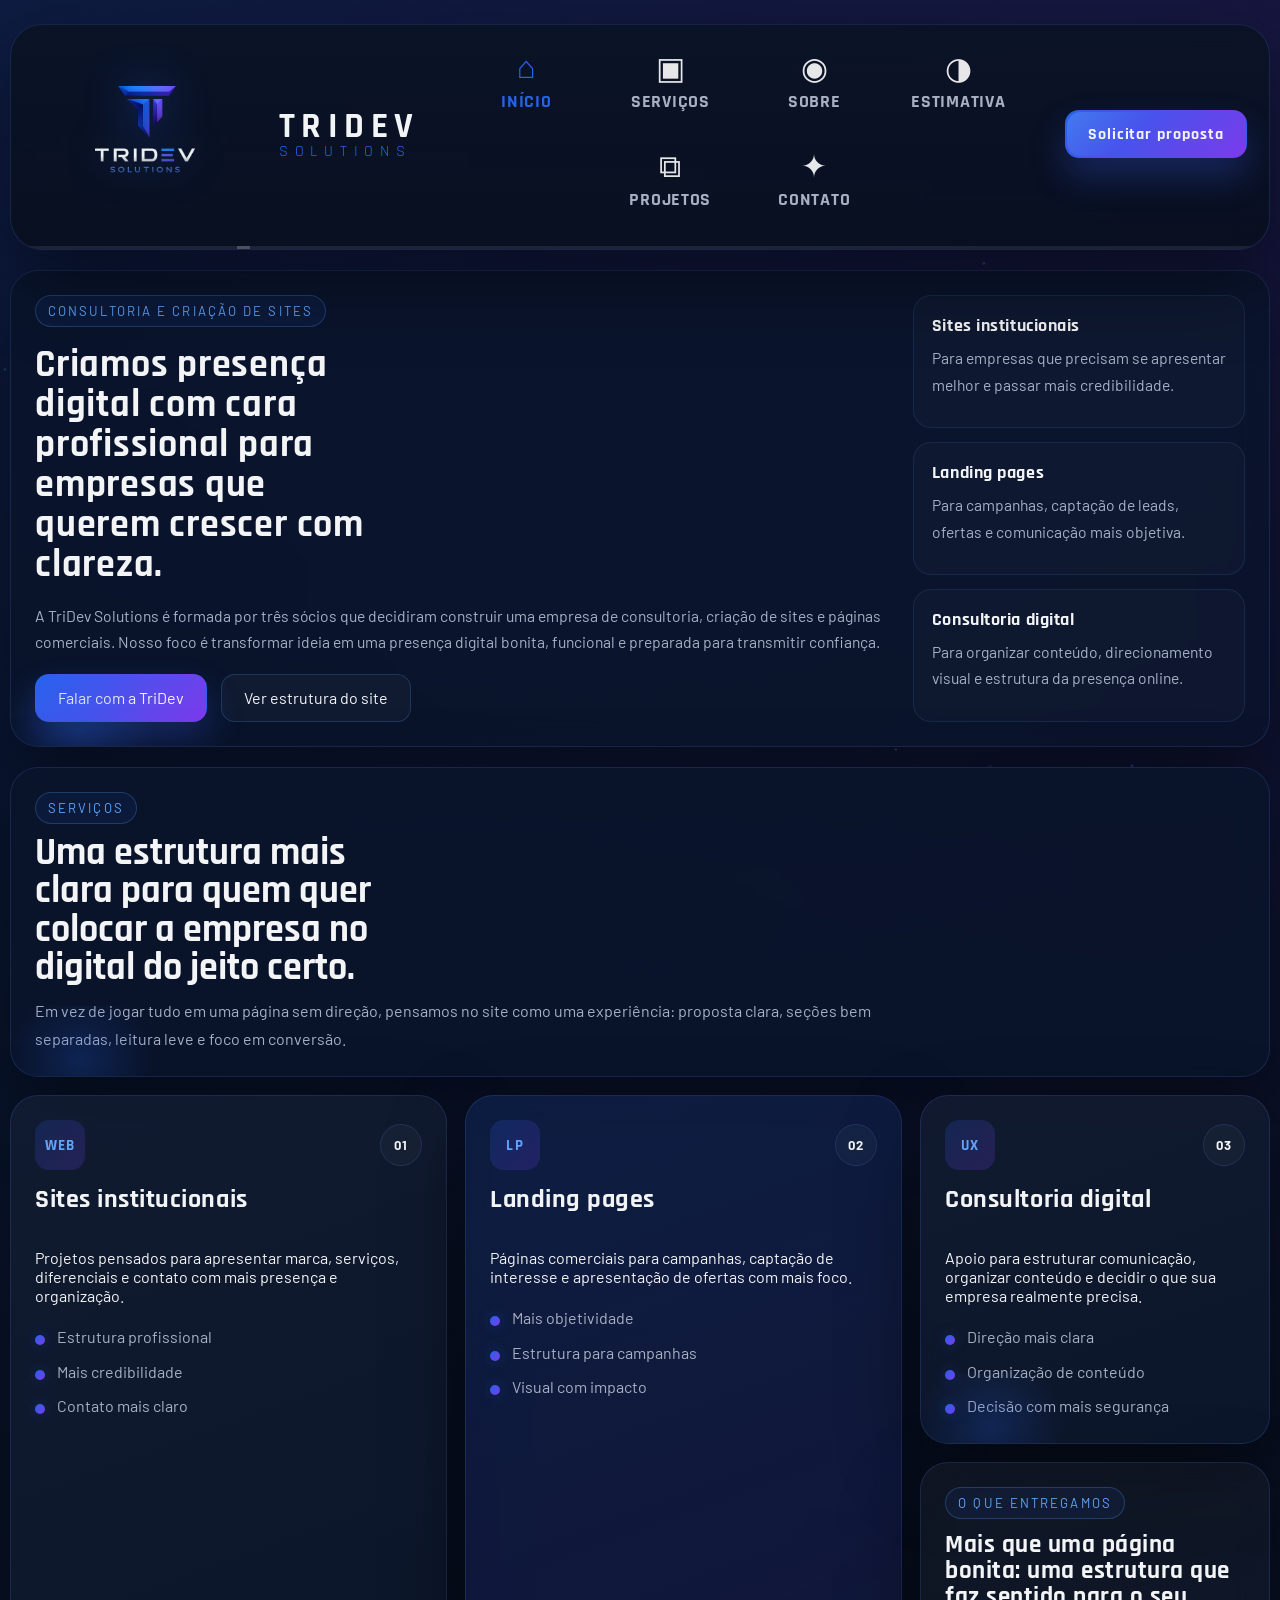
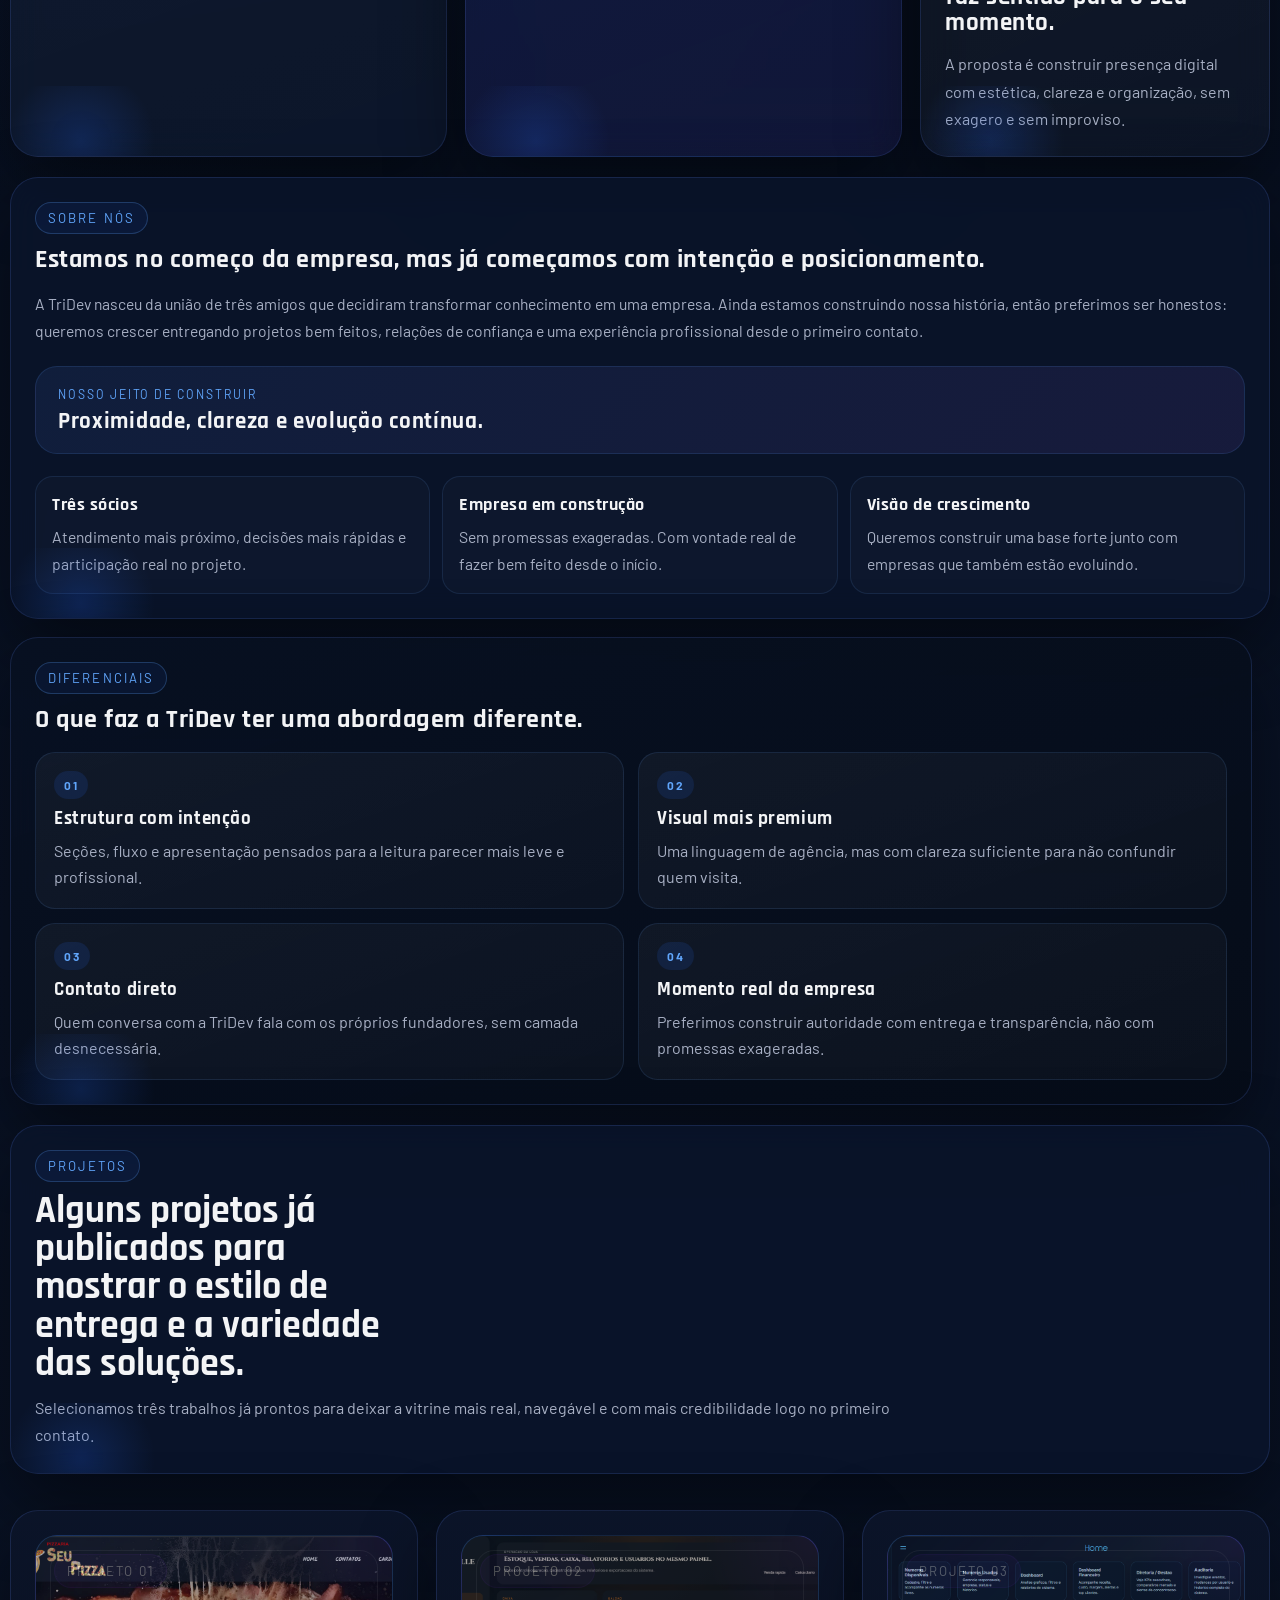
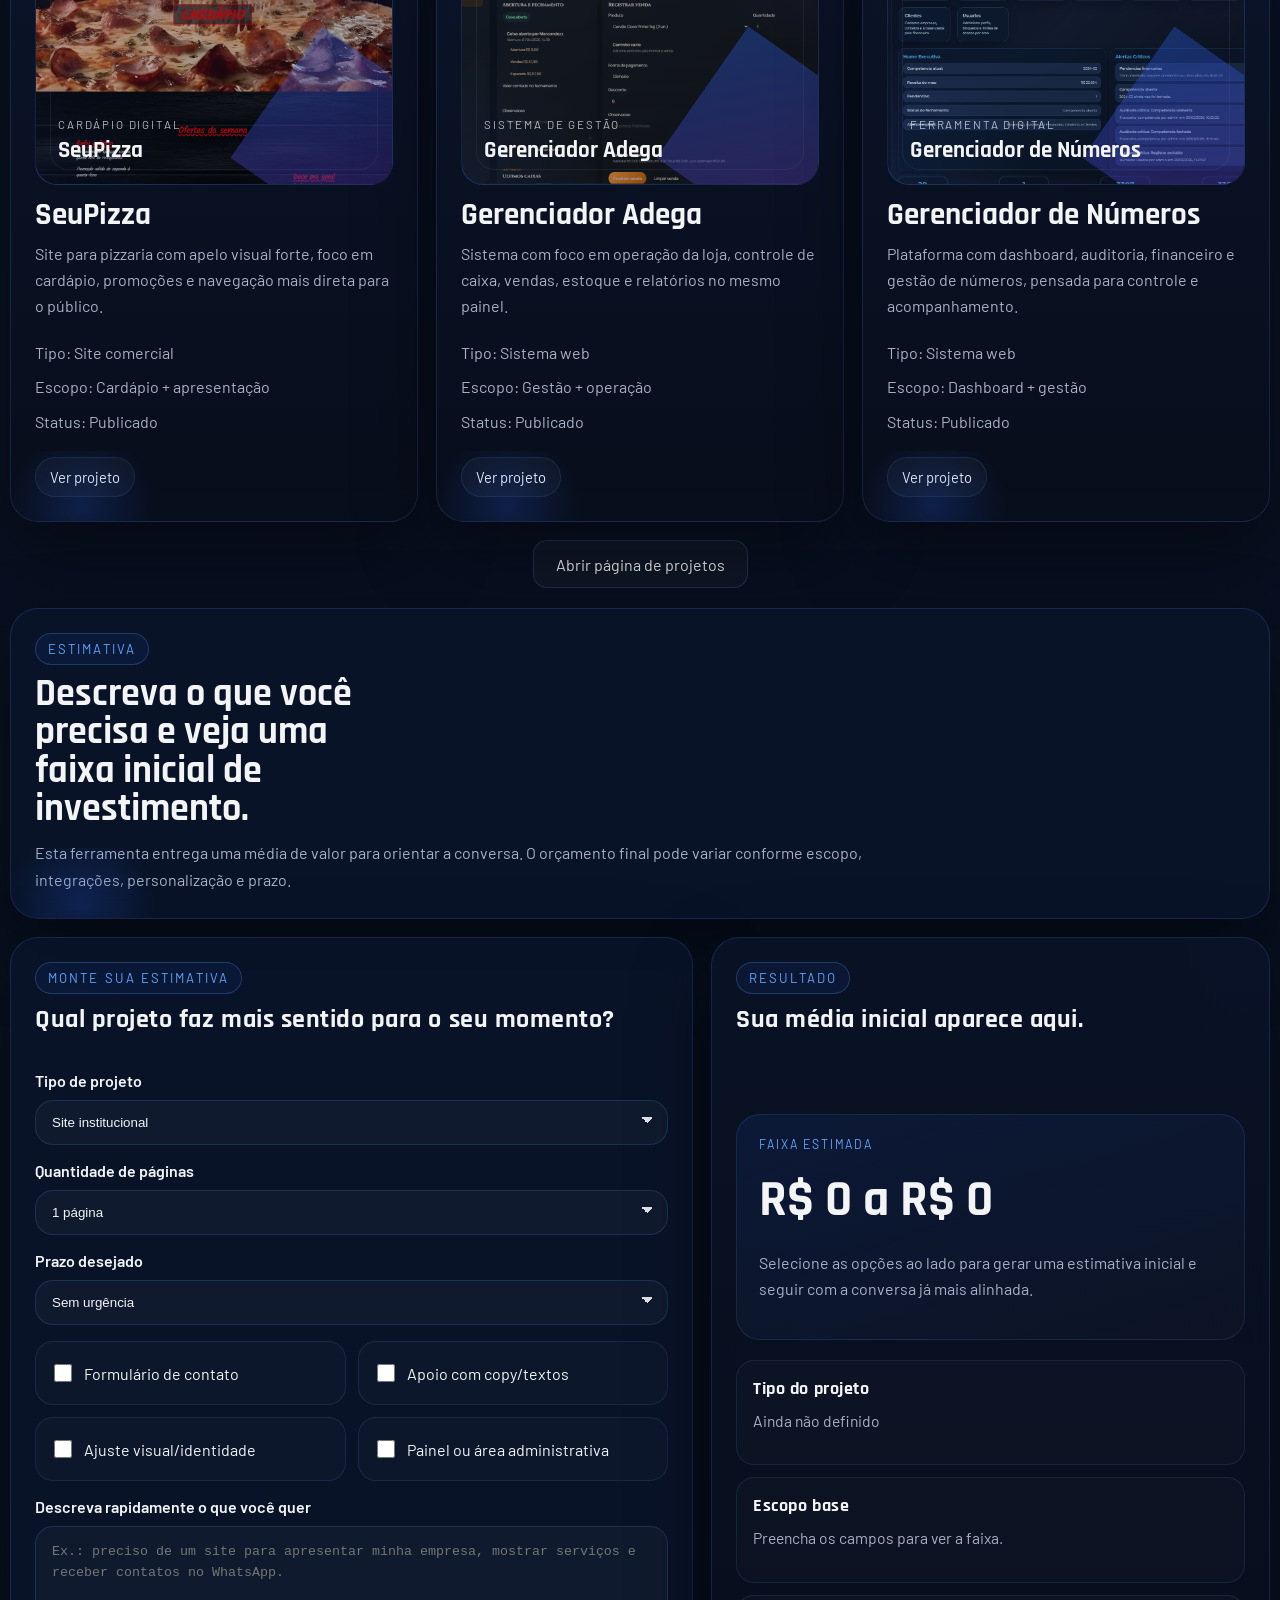
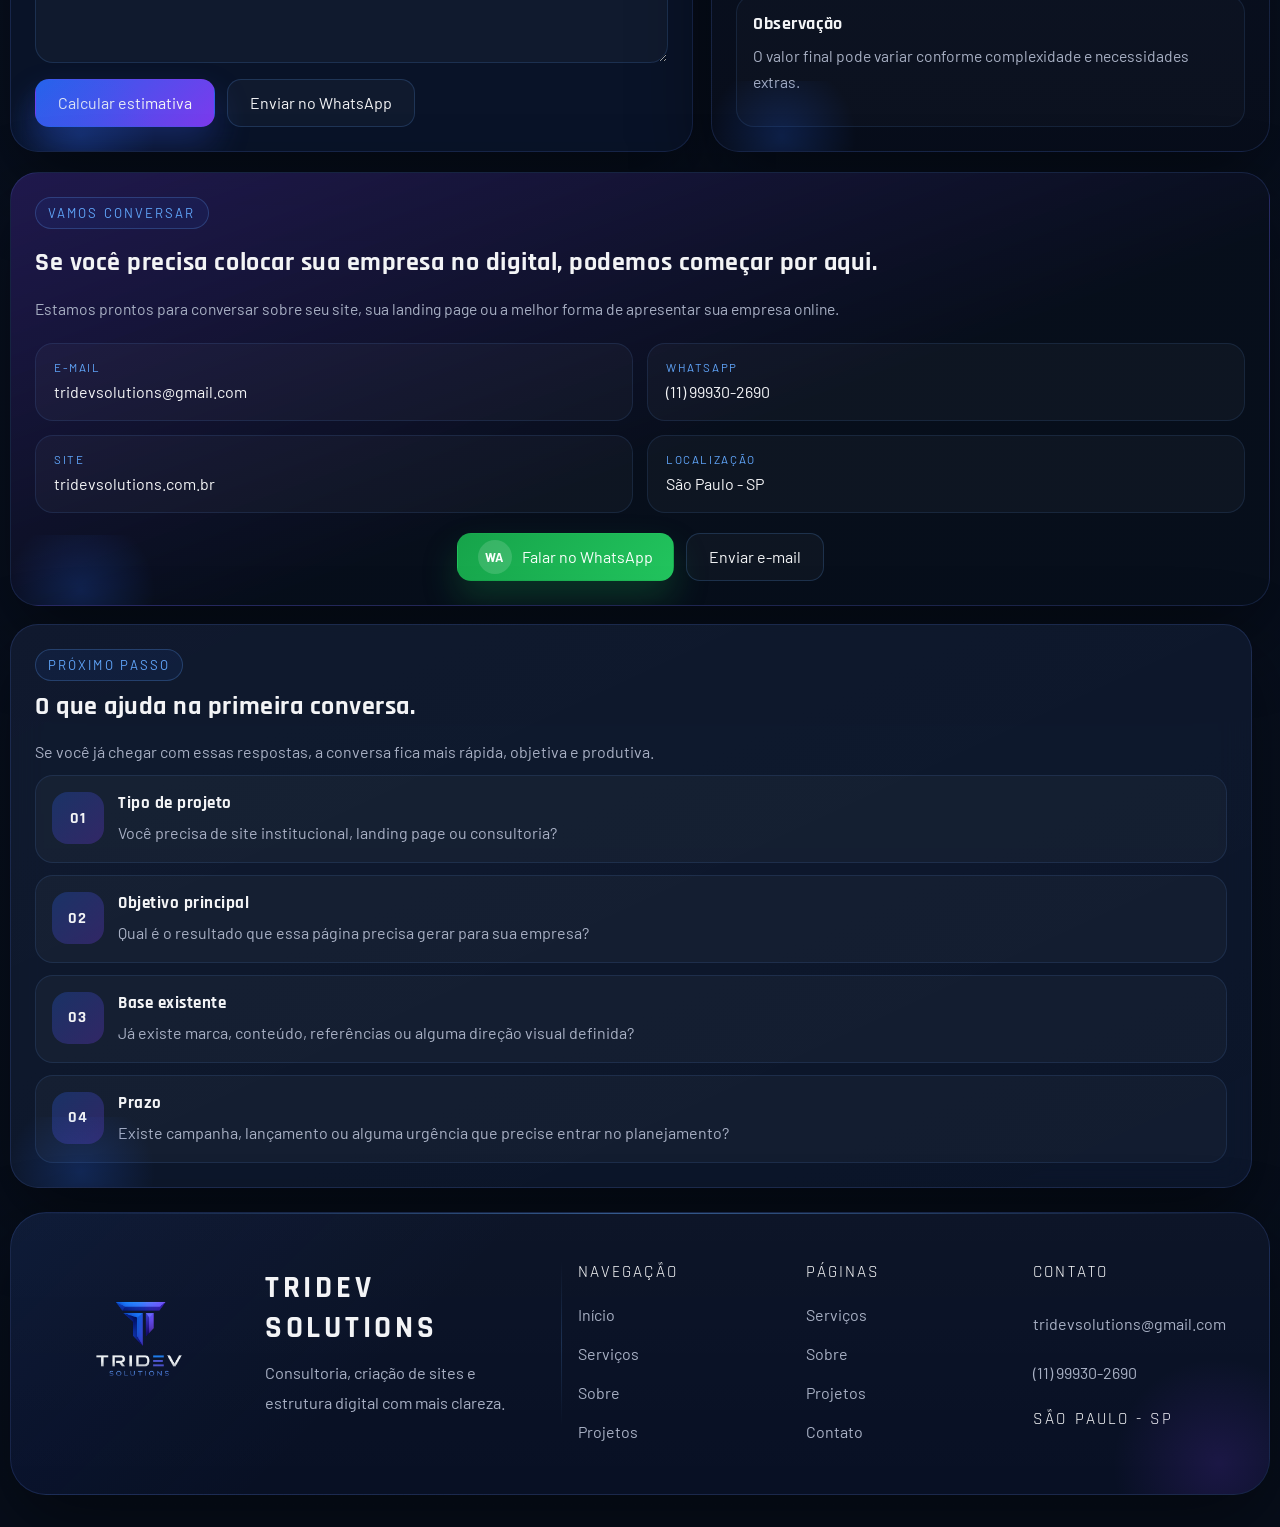
==== index.html @ 5a8a6af0 "Add files via upload" ====
<!DOCTYPE html>
<html lang="pt-BR">
<head>
  <meta charset="UTF-8">
  <meta name="viewport" content="width=device-width, initial-scale=1.0">
  <meta
    name="description"
    content="TriDev Solutions: consultoria, criação de sites e soluções digitais para empresas que querem presença profissional e crescimento."
  >
  <title>TriDev Solutions</title>
  <link rel="preconnect" href="https://fonts.googleapis.com">
  <link rel="preconnect" href="https://fonts.gstatic.com" crossorigin>
  <link
    href="https://fonts.googleapis.com/css2?family=Barlow:wght@400;500;600;700;800&family=Rajdhani:wght@500;600;700&display=swap"
    rel="stylesheet"
  >
  <link rel="stylesheet" href="style.css">
</head>
<body>
  <canvas id="particles" aria-hidden="true"></canvas>

  <div class="page-shell">
    <header class="topbar">
      <a class="brand" href="#inicio" aria-label="TriDev Solutions">
        <img src="img/logo.png" alt="Logo TriDev Solutions">
        <div class="brand-copy">
          <strong>TRIDEV</strong>
          <span>SOLUTIONS</span>
        </div>
      </a>

      <nav class="menu" aria-label="Navegação principal">
        <a class="menu-link is-active" href="#inicio">
          <span class="menu-icon">&#8962;</span>
          <span class="menu-text">Início</span>
        </a>
        <a class="menu-link" href="#servicos">
          <span class="menu-icon">&#9635;</span>
          <span class="menu-text">Serviços</span>
        </a>
        <a class="menu-link" href="#sobre">
          <span class="menu-icon">&#9673;</span>
          <span class="menu-text">Sobre</span>
        </a>
        <a class="menu-link" href="#estimativa">
          <span class="menu-icon">&#9681;</span>
          <span class="menu-text">Estimativa</span>
        </a>
        <a class="menu-link" href="#projetos-preview">
          <span class="menu-icon">&#10697;</span>
          <span class="menu-text">Projetos</span>
        </a>
        <a class="menu-link" href="#contato">
          <span class="menu-icon">&#10022;</span>
          <span class="menu-text">Contato</span>
        </a>
      </nav>

      <a class="button button-primary topbar-cta" href="#contato">Solicitar proposta</a>
    </header>

    <main id="inicio" class="home-stack">
      <section class="hero panel fade">
        <div class="hero-copy">
          <span class="eyebrow">Consultoria e criação de sites</span>
          <h1>Criamos presença digital com cara profissional para empresas que querem crescer com clareza.</h1>
          <p>
            A TriDev Solutions é formada por três sócios que decidiram construir uma empresa de consultoria,
            criação de sites e páginas comerciais. Nosso foco é transformar ideia em uma presença digital bonita,
            funcional e preparada para transmitir confiança.
          </p>

          <div class="hero-actions">
            <a class="button button-primary" href="#contato">Falar com a TriDev</a>
            <a class="button button-secondary" href="#servicos">Ver estrutura do site</a>
          </div>
        </div>

        <div class="hero-highlights">
          <div class="highlight-card">
            <strong>Sites institucionais</strong>
            <span>Para empresas que precisam se apresentar melhor e passar mais credibilidade.</span>
          </div>
          <div class="highlight-card">
            <strong>Landing pages</strong>
            <span>Para campanhas, captação de leads, ofertas e comunicação mais objetiva.</span>
          </div>
          <div class="highlight-card">
            <strong>Consultoria digital</strong>
            <span>Para organizar conteúdo, direcionamento visual e estrutura da presença online.</span>
          </div>
        </div>
      </section>

      <section class="home-section fade" id="servicos">
        <div class="section-intro panel">
          <span class="section-tag">Serviços</span>
          <h2>Uma estrutura mais clara para quem quer colocar a empresa no digital do jeito certo.</h2>
          <p>
            Em vez de jogar tudo em uma página sem direção, pensamos no site como uma experiência:
            proposta clara, seções bem separadas, leitura leve e foco em conversão.
          </p>
        </div>

        <div class="services-showcase">
          <article class="panel service-showcase-card">
            <div class="service-card-top">
              <span class="service-icon">WEB</span>
              <span class="service-chip">01</span>
            </div>
            <div class="card-header">
              <h2>Sites institucionais</h2>
            </div>
            <p>
              Projetos pensados para apresentar marca, serviços, diferenciais e contato com mais presença e organização.
            </p>
            <ul class="service-points">
              <li>Estrutura profissional</li>
              <li>Mais credibilidade</li>
              <li>Contato mais claro</li>
            </ul>
          </article>

          <article class="panel service-showcase-card service-showcase-card-featured">
            <div class="service-card-top">
              <span class="service-icon">LP</span>
              <span class="service-chip">02</span>
            </div>
            <div class="card-header">
              <h2>Landing pages</h2>
            </div>
            <p>
              Páginas comerciais para campanhas, captação de interesse e apresentação de ofertas com mais foco.
            </p>
            <ul class="service-points">
              <li>Mais objetividade</li>
              <li>Estrutura para campanhas</li>
              <li>Visual com impacto</li>
            </ul>
          </article>

          <div class="services-side">
            <article class="panel service-showcase-card">
              <div class="service-card-top">
                <span class="service-icon">UX</span>
                <span class="service-chip">03</span>
              </div>
              <div class="card-header">
                <h2>Consultoria digital</h2>
              </div>
              <p>
                Apoio para estruturar comunicação, organizar conteúdo e decidir o que sua empresa realmente precisa.
              </p>
              <ul class="service-points">
                <li>Direção mais clara</li>
                <li>Organização de conteúdo</li>
                <li>Decisão com mais segurança</li>
              </ul>
            </article>

            <article class="panel service-support-card">
              <span class="section-tag">O que entregamos</span>
              <h3>Mais que uma página bonita: uma estrutura que faz sentido para o seu momento.</h3>
              <p>
                A proposta é construir presença digital com estética, clareza e organização, sem exagero e sem improviso.
              </p>
            </article>
          </div>
        </div>
      </section>

      <section class="home-section fade" id="sobre">
        <div class="split-grid">
          <article class="panel about-card">
            <div class="card-header">
              <span class="section-tag">Sobre nós</span>
              <h2>Estamos no começo da empresa, mas já começamos com intenção e posicionamento.</h2>
            </div>
            <p>
              A TriDev nasceu da união de três amigos que decidiram transformar conhecimento em uma empresa.
              Ainda estamos construindo nossa história, então preferimos ser honestos: queremos crescer entregando
              projetos bem feitos, relações de confiança e uma experiência profissional desde o primeiro contato.
            </p>

            <div class="about-banner">
              <div>
                <small>Nosso jeito de construir</small>
                <strong>Proximidade, clareza e evolução contínua.</strong>
              </div>
            </div>

            <div class="founders-grid">
              <div class="mini-card">
                <strong>Três sócios</strong>
                <span>Atendimento mais próximo, decisões mais rápidas e participação real no projeto.</span>
              </div>
              <div class="mini-card">
                <strong>Empresa em construção</strong>
                <span>Sem promessas exageradas. Com vontade real de fazer bem feito desde o início.</span>
              </div>
              <div class="mini-card">
                <strong>Visão de crescimento</strong>
                <span>Queremos construir uma base forte junto com empresas que também estão evoluindo.</span>
              </div>
            </div>
          </article>

          <article class="panel reasons-card">
            <div class="card-header">
              <span class="section-tag">Diferenciais</span>
              <h2>O que faz a TriDev ter uma abordagem diferente.</h2>
            </div>
            <div class="reasons-grid">
              <div class="reason-card">
                <span class="reason-kicker">01</span>
                <strong>Estrutura com intenção</strong>
                <p>Seções, fluxo e apresentação pensados para a leitura parecer mais leve e profissional.</p>
              </div>
              <div class="reason-card">
                <span class="reason-kicker">02</span>
                <strong>Visual mais premium</strong>
                <p>Uma linguagem de agência, mas com clareza suficiente para não confundir quem visita.</p>
              </div>
              <div class="reason-card">
                <span class="reason-kicker">03</span>
                <strong>Contato direto</strong>
                <p>Quem conversa com a TriDev fala com os próprios fundadores, sem camada desnecessária.</p>
              </div>
              <div class="reason-card">
                <span class="reason-kicker">04</span>
                <strong>Momento real da empresa</strong>
                <p>Preferimos construir autoridade com entrega e transparência, não com promessas exageradas.</p>
              </div>
            </div>
          </article>
        </div>
      </section>

      <section class="home-section fade" id="projetos-preview">
        <div class="section-intro panel">
          <span class="section-tag">Projetos</span>
          <h2>Alguns projetos já publicados para mostrar o estilo de entrega e a variedade das soluções.</h2>
          <p>
            Selecionamos três trabalhos já prontos para deixar a vitrine mais real, navegável e com mais
            credibilidade logo no primeiro contato.
          </p>
        </div>

        <div class="projects-grid">
          <article class="panel project-placeholder fade">
            <div class="project-thumb">
              <img class="project-thumb-image" src="img/seuPizza.png" alt="Preview do projeto SeuPizza">
              <span class="project-label">Projeto 01</span>
              <div class="project-thumb-copy">
                <small>Cardápio digital</small>
                <strong>SeuPizza</strong>
              </div>
            </div>
            <div class="project-content">
              <h2>SeuPizza</h2>
              <p>Site para pizzaria com apelo visual forte, foco em cardápio, promoções e navegação mais direta para o público.</p>
            </div>
            <ul class="project-meta">
              <li>Tipo: Site comercial</li>
              <li>Escopo: Cardápio + apresentação</li>
              <li>Status: Publicado</li>
            </ul>
            <div class="project-actions">
              <a class="project-link" href="https://mukamarcondes.github.io/seuPizza/" target="_blank" rel="noreferrer">Ver projeto</a>
            </div>
          </article>

          <article class="panel project-placeholder fade">
            <div class="project-thumb">
              <img class="project-thumb-image" src="img/gerenciadorAdega.png" alt="Preview do projeto Gerenciador Adega">
              <span class="project-label">Projeto 02</span>
              <div class="project-thumb-copy">
                <small>Sistema de gestão</small>
                <strong>Gerenciador Adega</strong>
              </div>
            </div>
            <div class="project-content">
              <h2>Gerenciador Adega</h2>
              <p>Sistema com foco em operação da loja, controle de caixa, vendas, estoque e relatórios no mesmo painel.</p>
            </div>
            <ul class="project-meta">
              <li>Tipo: Sistema web</li>
              <li>Escopo: Gestão + operação</li>
              <li>Status: Publicado</li>
            </ul>
            <div class="project-actions">
              <a class="project-link" href="https://gerenciador-adega.vercel.app/" target="_blank" rel="noreferrer">Ver projeto</a>
            </div>
          </article>

          <article class="panel project-placeholder fade">
            <div class="project-thumb">
              <img class="project-thumb-image" src="img/gerenciadorNumber.png" alt="Preview do projeto Gerenciador de Números">
              <span class="project-label">Projeto 03</span>
              <div class="project-thumb-copy">
                <small>Ferramenta digital</small>
                <strong>Gerenciador de Números</strong>
              </div>
            </div>
            <div class="project-content">
              <h2>Gerenciador de Números</h2>
              <p>Plataforma com dashboard, auditoria, financeiro e gestão de números, pensada para controle e acompanhamento.</p>
            </div>
            <ul class="project-meta">
              <li>Tipo: Sistema web</li>
              <li>Escopo: Dashboard + gestão</li>
              <li>Status: Publicado</li>
            </ul>
            <div class="project-actions">
              <a class="project-link" href="https://mukamarcondes.github.io/gerenciador3/" target="_blank" rel="noreferrer">Ver projeto</a>
            </div>
          </article>
        </div>

        <div class="section-actions">
          <a class="button button-secondary" href="projetos.html">Abrir página de projetos</a>
        </div>
      </section>

      <section class="home-section fade" id="estimativa">
        <div class="section-intro panel">
          <span class="section-tag">Estimativa</span>
          <h2>Descreva o que você precisa e veja uma faixa inicial de investimento.</h2>
          <p>
            Esta ferramenta entrega uma média de valor para orientar a conversa. O orçamento final pode variar
            conforme escopo, integrações, personalização e prazo.
          </p>
        </div>

        <div class="estimate-grid">
          <article class="panel estimate-card">
            <div class="card-header">
              <span class="section-tag">Monte sua estimativa</span>
              <h2>Qual projeto faz mais sentido para o seu momento?</h2>
            </div>

            <form class="estimate-form" id="estimate-form">
              <label class="field">
                <span>Tipo de projeto</span>
                <select id="estimate-type" name="type">
                  <option value="site">Site institucional</option>
                  <option value="landing">Landing page</option>
                  <option value="sistema">Sistema web</option>
                </select>
              </label>

              <label class="field">
                <span>Quantidade de páginas</span>
                <select id="estimate-pages" name="pages">
                  <option value="1">1 página</option>
                  <option value="3">2 a 3 páginas</option>
                  <option value="5">4 a 5 páginas</option>
                  <option value="8">6 ou mais páginas</option>
                </select>
              </label>

              <label class="field">
                <span>Prazo desejado</span>
                <select id="estimate-deadline" name="deadline">
                  <option value="normal">Sem urgência</option>
                  <option value="soon">Quero em até 30 dias</option>
                  <option value="urgent">Tenho urgência</option>
                </select>
              </label>

              <div class="field-group">
                <label class="checkbox-card">
                  <input type="checkbox" id="estimate-formulario" name="extras" value="formulario">
                  <span>Formulário de contato</span>
                </label>
                <label class="checkbox-card">
                  <input type="checkbox" id="estimate-copy" name="extras" value="copy">
                  <span>Apoio com copy/textos</span>
                </label>
                <label class="checkbox-card">
                  <input type="checkbox" id="estimate-visual" name="extras" value="visual">
                  <span>Ajuste visual/identidade</span>
                </label>
                <label class="checkbox-card">
                  <input type="checkbox" id="estimate-admin" name="extras" value="admin">
                  <span>Painel ou área administrativa</span>
                </label>
              </div>

              <label class="field">
                <span>Descreva rapidamente o que você quer</span>
                <textarea id="estimate-brief" name="brief" rows="5" placeholder="Ex.: preciso de um site para apresentar minha empresa, mostrar serviços e receber contatos no WhatsApp."></textarea>
              </label>

              <div class="estimate-actions">
                <button class="button button-primary" type="button" id="estimate-calculate">Calcular estimativa</button>
                <button class="button button-secondary" type="button" id="estimate-whatsapp">Enviar no WhatsApp</button>
              </div>
            </form>
          </article>

          <article class="panel estimate-result-card" id="estimate-result-card">
            <div class="card-header">
              <span class="section-tag">Resultado</span>
              <h2>Sua média inicial aparece aqui.</h2>
            </div>

            <div class="estimate-result">
              <small>Faixa estimada</small>
              <strong id="estimate-range">R$ 0 a R$ 0</strong>
              <p id="estimate-summary">
                Selecione as opções ao lado para gerar uma estimativa inicial e seguir com a conversa já mais alinhada.
              </p>
            </div>

            <div class="estimate-breakdown">
              <div class="mini-card">
                <strong id="estimate-type-label">Tipo do projeto</strong>
                <span id="estimate-type-value">Ainda não definido</span>
              </div>
              <div class="mini-card">
                <strong id="estimate-scope-label">Escopo base</strong>
                <span id="estimate-scope-value">Preencha os campos para ver a faixa.</span>
              </div>
              <div class="mini-card">
                <strong id="estimate-note-label">Observação</strong>
                <span id="estimate-note-value">O valor final pode variar conforme complexidade e necessidades extras.</span>
              </div>
            </div>
          </article>
        </div>
      </section>

      <section class="home-section fade" id="contato">
        <div class="split-grid contact-split">
          <article class="panel contact-card">
            <div class="contact-copy">
              <span class="section-tag">Vamos conversar</span>
              <h2>Se você precisa colocar sua empresa no digital, podemos começar por aqui.</h2>
              <p>
                Estamos prontos para conversar sobre seu site, sua landing page
                ou a melhor forma de apresentar sua empresa online.
              </p>

              <div class="contact-list contact-list-structured">
                <div class="contact-item">
                  <small>E-mail</small>
                  <a href="mailto:tridevsolutions@gmail.com">tridevsolutions@gmail.com</a>
                </div>
                <div class="contact-item">
                  <small>WhatsApp</small>
                  <a href="https://wa.me/5511999302690" target="_blank" rel="noreferrer">(11) 99930-2690</a>
                </div>
                <div class="contact-item">
                  <small>Site</small>
                  <span>tridevsolutions.com.br</span>
                </div>
                <div class="contact-item">
                  <small>Localização</small>
                  <span>São Paulo - SP</span>
                </div>
              </div>

              <div class="contact-actions">
                <button class="button button-whatsapp" type="button" onclick="whatsapp()">
                  <span class="whatsapp-badge">WA</span>
                  <span>Falar no WhatsApp</span>
                </button>
                <a class="button button-secondary" href="mailto:tridevsolutions@gmail.com">
                  Enviar e-mail
                </a>
              </div>
            </div>
          </article>

          <article class="panel page-card contact-note">
            <div class="card-header">
              <span class="section-tag">Próximo passo</span>
              <h2>O que ajuda na primeira conversa.</h2>
            </div>
            <p class="contact-note-copy">
              Se você já chegar com essas respostas, a conversa fica mais rápida, objetiva e produtiva.
            </p>
            <ul class="next-steps-list">
              <li>
                <span class="step-number">01</span>
                <div>
                  <strong>Tipo de projeto</strong>
                  <p>Você precisa de site institucional, landing page ou consultoria?</p>
                </div>
              </li>
              <li>
                <span class="step-number">02</span>
                <div>
                  <strong>Objetivo principal</strong>
                  <p>Qual é o resultado que essa página precisa gerar para sua empresa?</p>
                </div>
              </li>
              <li>
                <span class="step-number">03</span>
                <div>
                  <strong>Base existente</strong>
                  <p>Já existe marca, conteúdo, referências ou alguma direção visual definida?</p>
                </div>
              </li>
              <li>
                <span class="step-number">04</span>
                <div>
                  <strong>Prazo</strong>
                  <p>Existe campanha, lançamento ou alguma urgência que precise entrar no planejamento?</p>
                </div>
              </li>
            </ul>
          </article>
        </div>
      </section>
    </main>

    <footer class="footer footer-rich fade">
      <div class="footer-brand">
        <img src="img/logo.png" alt="Logo TriDev Solutions">
        <div>
          <strong>TRIDEV SOLUTIONS</strong>
          <p>Consultoria, criação de sites e estrutura digital com mais clareza.</p>
        </div>
      </div>

      <div class="footer-grid">
        <div class="footer-column">
          <span>Navegação</span>
          <a href="#inicio">Início</a>
          <a href="#servicos">Serviços</a>
          <a href="#sobre">Sobre</a>
          <a href="#projetos-preview">Projetos</a>
        </div>
        <div class="footer-column">
          <span>Páginas</span>
          <a href="servicos.html">Serviços</a>
          <a href="sobre.html">Sobre</a>
          <a href="projetos.html">Projetos</a>
          <a href="contato.html">Contato</a>
        </div>
        <div class="footer-column">
          <span>Contato</span>
          <a href="mailto:tridevsolutions@gmail.com">tridevsolutions@gmail.com</a>
          <a href="https://wa.me/5511999302690" target="_blank" rel="noreferrer">(11) 99930-2690</a>
          <span>São Paulo - SP</span>
        </div>
      </div>
    </footer>
  </div>

  <script src="script.js"></script>
</body>
</html>
---- style.css ----
:root {
  --bg: #08101f;
  --panel: rgba(10, 20, 43, 0.86);
  --panel-strong: rgba(9, 18, 38, 0.94);
  --line: rgba(78, 109, 198, 0.22);
  --text: #f3f4f6;
  --muted: #a8b0c4;
  --blue: #2563eb;
  --purple: #7c3aed;
  --cyan: #60a5fa;
  --shadow: 0 30px 80px rgba(0, 0, 0, 0.45);
  --topbar-bg: linear-gradient(180deg, rgba(11, 19, 38, 0.96), rgba(8, 15, 30, 0.9));
  --menu-bg: rgba(255, 255, 255, 0.03);
  --menu-border: rgba(96, 165, 250, 0.08);
  --hero-bg: linear-gradient(135deg, rgba(9, 18, 38, 0.97), rgba(7, 13, 29, 0.92));
  --highlight-bg: rgba(255, 255, 255, 0.02);
  --reasons-bg: linear-gradient(160deg, rgba(8, 17, 34, 0.88), rgba(6, 12, 24, 0.94));
  --contact-bg: linear-gradient(160deg, rgba(124, 58, 237, 0.2), rgba(7, 14, 27, 0.96) 58%);
  --note-bg: linear-gradient(155deg, rgba(255, 255, 255, 0.03), rgba(255, 255, 255, 0.01));
  --footer-bg: rgba(9, 18, 38, 0.94);
  --project-card-bg: linear-gradient(180deg, rgba(11, 20, 41, 0.98), rgba(8, 14, 27, 0.94));
  --project-thumb-bg: linear-gradient(145deg, rgba(19, 38, 66, 0.95), rgba(9, 18, 36, 0.98) 68%);
  --soft-border: rgba(96, 165, 250, 0.12);
  --glass-bg: rgba(255, 255, 255, 0.03);
}

* {
  box-sizing: border-box;
  margin: 0;
  padding: 0;
}

html {
  scroll-behavior: smooth;
}

body {
  min-height: 100vh;
  overflow-x: hidden;
  background:
    radial-gradient(circle at top left, rgba(37, 99, 235, 0.18), transparent 28%),
    radial-gradient(circle at top right, rgba(124, 58, 237, 0.14), transparent 24%),
    linear-gradient(180deg, #050b17 0%, #091225 40%, #070e1b 100%);
  color: var(--text);
  font-family: "Barlow", "Segoe UI", sans-serif;
}

a {
  color: inherit;
  text-decoration: none;
}

button {
  font: inherit;
}

#particles {
  position: fixed;
  inset: 0;
  width: 100%;
  height: 100%;
  z-index: 0;
  opacity: 0.5;
  pointer-events: none;
}

.page-shell {
  position: relative;
  z-index: 1;
  width: calc(100% - 20px);
  margin: 0 auto;
  padding: 24px 0 32px;
}

.topbar,
.panel,
.footer {
  border: 1px solid var(--line);
  box-shadow: var(--shadow);
  backdrop-filter: blur(16px);
}

.topbar {
  display: grid;
  grid-template-columns: auto 1fr auto;
  align-items: center;
  gap: 24px;
  padding: 14px 22px 20px 24px;
  margin-bottom: 20px;
  border-radius: 32px;
  background: var(--topbar-bg);
  position: sticky;
  top: 14px;
  z-index: 5;
  overflow: hidden;
}

.topbar::after {
  content: "";
  position: absolute;
  left: 0;
  right: 0;
  bottom: 0;
  height: 3px;
  background:
    linear-gradient(90deg, rgba(255, 255, 255, 0.1) 0 18%, rgba(255, 255, 255, 0.34) 18% 19%, rgba(255, 255, 255, 0.1) 19% 100%);
  opacity: 0.8;
}

.brand {
  display: grid;
  grid-template-columns: 220px auto;
  align-items: center;
  gap: 24px;
  overflow: visible;
}

.brand img {
  width: 350px;
  height: 180px;
  object-fit: contain;
  transform: none;
  justify-self: center;
  filter: drop-shadow(0 0 20px rgba(37, 99, 235, 0.35));
}

.brand-copy {
  display: flex;
  flex-direction: column;
  line-height: 0.95;
  font-family: "Rajdhani", sans-serif;
  min-width: max-content;
}

.brand-copy strong {
  font-size: 2.25rem;
  letter-spacing: 0.18em;
}

.brand-copy span {
  color: var(--blue);
  font-size: 1rem;
  letter-spacing: 0.42em;
}

.menu {
  display: flex;
  align-items: center;
  justify-content: center;
  gap: 6px;
  flex-wrap: wrap;
  padding: 0 12px;
  background: transparent;
  border: 0;
}

.menu-link {
  color: var(--muted);
  min-width: 138px;
  padding: 12px 12px 18px;
  display: grid;
  justify-items: center;
  gap: 8px;
  position: relative;
  text-transform: uppercase;
  transition:
    color 0.4s ease,
    transform 0.4s ease;
}

.menu-link::after {
  content: none;
}

.menu-icon {
  font-size: 1.95rem;
  line-height: 1;
  color: rgba(255, 255, 255, 0.9);
  transition:
    color 0.4s ease,
    transform 0.4s ease;
}

.menu-text {
  font-family: "Rajdhani", sans-serif;
  font-size: 1.12rem;
  font-weight: 700;
  letter-spacing: 0.04em;
}

.menu-link.is-active,
.menu-link:hover {
  color: var(--text);
}

.menu-link.is-active .menu-icon,
.menu-link:hover .menu-icon {
  color: var(--blue);
  transform: translateY(-1px);
}

.menu-link.is-active::before {
  content: none;
}

.menu-link.is-active .menu-text {
  color: var(--blue);
}

.topbar-cta {
  min-width: 180px;
  min-height: 54px;
  padding: 0 26px;
  border-radius: 999px;
  font-family: "Rajdhani", sans-serif;
  font-size: 1rem;
  font-weight: 700;
  letter-spacing: 0.06em;
  position: relative;
  overflow: hidden;
  box-shadow:
    0 18px 40px rgba(37, 99, 235, 0.3),
    0 0 0 1px rgba(255, 255, 255, 0.08) inset;
}

.topbar-cta::before {
  content: "";
  position: absolute;
  inset: 1px;
  border-radius: inherit;
  background: linear-gradient(135deg, rgba(255, 255, 255, 0.18), transparent 40%);
  opacity: 0.8;
  pointer-events: none;
}

.topbar-cta:hover {
  transform: translateY(-3px) scale(1.01);
  box-shadow:
    0 24px 50px rgba(37, 99, 235, 0.36),
    0 0 24px rgba(124, 58, 237, 0.2);
}

.home-stack {
  display: grid;
  gap: 20px;
}

.hero {
  display: grid;
  grid-template-columns: minmax(0, 1.55fr) minmax(280px, 0.6fr);
  gap: 20px;
  padding: 44px 48px;
  border-radius: 38px;
  background:
    var(--hero-bg),
    linear-gradient(120deg, rgba(37, 99, 235, 0.08), transparent 40%);
}

.hero-copy {
  display: flex;
  flex-direction: column;
  justify-content: center;
  gap: 18px;
}

.eyebrow,
.section-tag {
  display: inline-flex;
  width: fit-content;
  padding: 7px 12px;
  border: 1px solid rgba(96, 165, 250, 0.25);
  border-radius: 999px;
  background: rgba(37, 99, 235, 0.08);
  color: var(--cyan);
  font-size: 0.82rem;
  text-transform: uppercase;
  letter-spacing: 0.16em;
}

.hero h1,
.card-header h2,
.contact-card h2 {
  font-family: "Rajdhani", sans-serif;
  font-weight: 700;
  line-height: 0.98;
  letter-spacing: 0.02em;
}

.hero h1 {
  font-size: clamp(2rem, 3vw, 3.2rem);
  max-width: 17ch;
  line-height: 1.04;
}

.card-header h2,
.contact-card h2 {
  font-size: clamp(1.65rem, 2vw, 2.3rem);
  line-height: 1.04;
}

.hero p,
.about-card p,
.contact-card p,
.service-item p,
.mini-card span,
.highlight-card span,
.check-list li {
  color: var(--muted);
  font-size: 0.98rem;
  line-height: 1.68;
}

.hero-actions {
  display: flex;
  gap: 14px;
  flex-wrap: wrap;
}

.button {
  display: inline-flex;
  align-items: center;
  justify-content: center;
  min-height: 48px;
  padding: 0 22px;
  border-radius: 14px;
  border: 1px solid transparent;
  cursor: pointer;
  transition:
    transform 0.25s ease,
    border-color 0.25s ease,
    box-shadow 0.25s ease;
}

.button:hover {
  transform: translateY(-2px);
}

.button-primary {
  background: linear-gradient(135deg, var(--blue), var(--purple));
  color: var(--text);
  box-shadow: 0 18px 35px rgba(52, 85, 226, 0.3);
}

.button-secondary {
  background: rgba(255, 255, 255, 0.03);
  border-color: rgba(96, 165, 250, 0.2);
  color: var(--text);
}

.hero-highlights {
  display: grid;
  gap: 14px;
}

.home-section {
  display: grid;
  gap: 18px;
}

.section-intro {
  display: grid;
  gap: 10px;
  padding: 22px 28px;
}

.section-intro h2 {
  font-family: "Rajdhani", sans-serif;
  font-size: clamp(2rem, 3vw, 3.1rem);
  line-height: 1;
  max-width: 18ch;
}

.section-intro p {
  color: var(--muted);
  font-size: 1rem;
  line-height: 1.72;
  max-width: 96ch;
}

.split-grid {
  display: grid;
  grid-template-columns: 1.15fr 0.85fr;
  gap: 18px;
}

.inner-hero {
  display: grid;
  gap: 16px;
  padding: 34px 36px;
}

.inner-hero h1 {
  font-family: "Rajdhani", sans-serif;
  font-size: clamp(2.3rem, 3.8vw, 3.8rem);
  line-height: 0.98;
  max-width: 14ch;
}

.inner-hero p {
  color: var(--muted);
  font-size: 1rem;
  line-height: 1.7;
  max-width: 72ch;
}

.highlight-card,
.mini-card,
.service-item {
  border: 1px solid var(--soft-border);
  background: var(--highlight-bg);
  border-radius: 18px;
}

.highlight-card {
  padding: 18px;
}

.highlight-card strong,
.mini-card strong,
.service-item strong {
  display: block;
  margin-bottom: 8px;
  font-family: "Rajdhani", sans-serif;
  font-size: 1.15rem;
  letter-spacing: 0.03em;
}

.content-grid {
  display: grid;
  grid-template-columns: repeat(12, 1fr);
  gap: 18px;
  margin-top: 18px;
}

.panel {
  padding: 24px;
  border-radius: 28px;
  background: var(--panel);
  position: relative;
  overflow: hidden;
  transition:
    transform 0.28s ease,
    border-color 0.28s ease,
    box-shadow 0.28s ease,
    background 0.28s ease;
}

.panel:hover {
  transform: translateY(-8px);
  border-color: rgba(96, 165, 250, 0.28);
  box-shadow:
    0 34px 90px rgba(0, 0, 0, 0.52),
    0 0 0 1px rgba(96, 165, 250, 0.08) inset,
    0 0 34px rgba(37, 99, 235, 0.16);
  background: color-mix(in srgb, var(--panel) 92%, rgba(37, 99, 235, 0.12) 8%);
}

.panel::after {
  content: "";
  position: absolute;
  inset: auto auto -40px -20px;
  width: 180px;
  height: 110px;
  background: radial-gradient(circle, rgba(37, 99, 235, 0.22), transparent 70%);
  pointer-events: none;
  transition:
    opacity 0.28s ease,
    transform 0.28s ease;
}

.panel:hover::after {
  opacity: 1;
  transform: scale(1.18);
}

.card-header {
  display: flex;
  flex-direction: column;
  gap: 12px;
  margin-bottom: 18px;
}

.services-card,
.reasons-card,
.about-card,
.contact-card,
.page-card,
.wide-card {
  min-height: 100%;
}

.services-card {
  grid-column: span 6;
}

.services-showcase {
  display: grid;
  grid-template-columns: minmax(0, 1fr) minmax(0, 1fr) minmax(300px, 0.8fr);
  gap: 18px;
}

.services-side {
  display: grid;
  gap: 18px;
}

.service-showcase-card {
  display: grid;
  align-content: start;
  gap: 16px;
  min-height: 100%;
  background:
    linear-gradient(160deg, rgba(255, 255, 255, 0.03), rgba(255, 255, 255, 0.01)),
    var(--panel);
}

.service-showcase-card-featured {
  background:
    linear-gradient(160deg, rgba(37, 99, 235, 0.12), rgba(124, 58, 237, 0.08)),
    var(--panel);
}

.service-card-top {
  display: flex;
  align-items: center;
  justify-content: space-between;
  gap: 14px;
}

.service-chip {
  display: inline-flex;
  align-items: center;
  justify-content: center;
  min-width: 42px;
  height: 42px;
  border-radius: 999px;
  border: 1px solid rgba(96, 165, 250, 0.14);
  background: rgba(255, 255, 255, 0.03);
  color: var(--text);
  font-size: 0.82rem;
  font-weight: 700;
  letter-spacing: 0.08em;
}

.service-points {
  list-style: none;
  display: grid;
  gap: 10px;
  margin-top: 4px;
}

.service-points li {
  position: relative;
  padding-left: 22px;
  color: var(--muted);
  line-height: 1.55;
}

.service-points li::before {
  content: "";
  position: absolute;
  left: 0;
  top: 10px;
  width: 10px;
  height: 10px;
  border-radius: 50%;
  background: linear-gradient(135deg, var(--blue), var(--purple));
  box-shadow: 0 0 14px rgba(37, 99, 235, 0.3);
}

.service-support-card {
  display: grid;
  gap: 14px;
  align-content: start;
  min-height: 100%;
  background:
    linear-gradient(155deg, rgba(255, 255, 255, 0.03), rgba(255, 255, 255, 0.01)),
    rgba(255, 255, 255, 0.01);
}

.service-support-card h3 {
  font-family: "Rajdhani", sans-serif;
  font-size: 1.55rem;
  line-height: 1.04;
  letter-spacing: 0.02em;
}

.service-support-card p {
  color: var(--muted);
  line-height: 1.7;
}

.compact-services {
  display: grid;
  grid-template-columns: 1fr;
  gap: 14px;
}

.service-item {
  display: flex;
  gap: 14px;
  align-items: flex-start;
  padding: 18px;
}

.service-icon {
  min-width: 50px;
  height: 50px;
  border-radius: 14px;
  display: grid;
  place-items: center;
  background: linear-gradient(135deg, rgba(37, 99, 235, 0.18), rgba(124, 58, 237, 0.2));
  color: var(--cyan);
  font-family: "Rajdhani", sans-serif;
  font-size: 0.95rem;
  font-weight: 700;
  letter-spacing: 0.08em;
}

.reasons-card {
  grid-column: span 6;
  background: var(--reasons-bg);
}

.check-list {
  list-style: none;
  display: grid;
  gap: 14px;
}

.check-list li {
  position: relative;
  padding-left: 28px;
}

.check-list li::before {
  content: "\2713";
  position: absolute;
  left: 0;
  top: 0;
  color: var(--cyan);
  font-weight: 700;
}

.about-card {
  grid-column: span 7;
}

.about-banner {
  margin-top: 22px;
  padding: 20px 22px;
  border-radius: 22px;
  border: 1px solid rgba(96, 165, 250, 0.14);
  background:
    linear-gradient(135deg, rgba(37, 99, 235, 0.08), rgba(124, 58, 237, 0.08)),
    rgba(255, 255, 255, 0.02);
}

.about-banner small {
  display: block;
  margin-bottom: 8px;
  color: var(--cyan);
  font-size: 0.76rem;
  letter-spacing: 0.16em;
  text-transform: uppercase;
}

.about-banner strong {
  font-family: "Rajdhani", sans-serif;
  font-size: 1.45rem;
  line-height: 1.05;
  letter-spacing: 0.03em;
}

.founders-grid {
  display: grid;
  grid-template-columns: repeat(3, 1fr);
  gap: 12px;
  margin-top: 22px;
}

.mini-card {
  padding: 16px;
}

.contact-card {
  grid-column: span 5;
  display: grid;
  gap: 18px;
  background:
    var(--contact-bg),
    var(--panel-strong);
}

.reasons-grid {
  display: grid;
  grid-template-columns: repeat(2, minmax(0, 1fr));
  gap: 14px;
}

.reason-card {
  display: grid;
  gap: 10px;
  padding: 18px;
  border-radius: 20px;
  border: 1px solid rgba(96, 165, 250, 0.12);
  background:
    linear-gradient(160deg, rgba(255, 255, 255, 0.03), rgba(255, 255, 255, 0.01)),
    rgba(255, 255, 255, 0.01);
}

.reason-kicker {
  display: inline-flex;
  width: fit-content;
  padding: 7px 10px;
  border-radius: 999px;
  background: rgba(37, 99, 235, 0.14);
  color: var(--cyan);
  font-size: 0.74rem;
  font-weight: 700;
  letter-spacing: 0.14em;
}

.reason-card strong {
  font-family: "Rajdhani", sans-serif;
  font-size: 1.18rem;
  line-height: 1.02;
  letter-spacing: 0.03em;
}

.reason-card p {
  color: var(--muted);
  line-height: 1.62;
}

.contact-copy {
  display: grid;
  gap: 20px;
}

.page-card {
  grid-column: span 4;
}

.wide-card {
  grid-column: span 8;
}

.section-actions {
  display: flex;
  justify-content: center;
}

.contact-split {
  grid-template-columns: 1fr 0.82fr;
}

.estimate-grid {
  display: grid;
  grid-template-columns: minmax(0, 1.1fr) minmax(320px, 0.9fr);
  gap: 18px;
}

.estimate-card,
.estimate-result-card {
  display: grid;
  gap: 20px;
}

.estimate-form {
  display: grid;
  gap: 16px;
}

.field {
  display: grid;
  gap: 10px;
}

.field span {
  color: var(--text);
  font-weight: 600;
}

.field select,
.field textarea {
  width: 100%;
  border: 1px solid rgba(96, 165, 250, 0.16);
  border-radius: 18px;
  background: rgba(255, 255, 255, 0.03);
  color: var(--text);
  padding: 14px 16px;
  outline: none;
  transition: border-color 0.25s ease, box-shadow 0.25s ease, transform 0.25s ease;
}

.field select {
  appearance: none;
  -webkit-appearance: none;
  -moz-appearance: none;
  background:
    linear-gradient(45deg, transparent 50%, rgba(243, 244, 246, 0.92) 50%),
    linear-gradient(135deg, rgba(243, 244, 246, 0.92) 50%, transparent 50%),
    rgba(255, 255, 255, 0.03);
  background-position:
    calc(100% - 20px) calc(50% - 3px),
    calc(100% - 14px) calc(50% - 3px),
    0 0;
  background-size: 6px 6px, 6px 6px, 100% 100%;
  background-repeat: no-repeat;
  padding-right: 42px;
}

.field select option {
  background: #0d1730;
  color: #f3f4f6;
}

.field textarea {
  resize: vertical;
  min-height: 130px;
  line-height: 1.6;
}

.field select:focus,
.field textarea:focus {
  border-color: rgba(96, 165, 250, 0.4);
  box-shadow: 0 0 0 4px rgba(37, 99, 235, 0.12);
}

.field-group {
  display: grid;
  grid-template-columns: repeat(2, minmax(0, 1fr));
  gap: 12px;
}

.checkbox-card {
  position: relative;
  display: flex;
  align-items: center;
  gap: 12px;
  min-height: 64px;
  padding: 16px 18px;
  border-radius: 18px;
  border: 1px solid rgba(96, 165, 250, 0.12);
  background: rgba(255, 255, 255, 0.02);
  color: var(--text);
  cursor: pointer;
  transition: transform 0.25s ease, border-color 0.25s ease, background 0.25s ease, box-shadow 0.25s ease;
}

.checkbox-card input {
  width: 18px;
  height: 18px;
  accent-color: var(--blue);
  flex: 0 0 auto;
}

.checkbox-card:hover,
.checkbox-card:has(input:checked) {
  transform: translateY(-2px);
  border-color: rgba(96, 165, 250, 0.28);
  background: rgba(37, 99, 235, 0.08);
  box-shadow: 0 18px 34px rgba(0, 0, 0, 0.18);
}

.estimate-actions {
  display: flex;
  flex-wrap: wrap;
  gap: 12px;
}

.estimate-result-card {
  background:
    linear-gradient(180deg, rgba(9, 18, 38, 0.98), rgba(8, 14, 27, 0.96)),
    radial-gradient(circle at top right, rgba(37, 99, 235, 0.16), transparent 26%);
}

.estimate-result {
  display: grid;
  gap: 12px;
  padding: 22px;
  border-radius: 24px;
  border: 1px solid rgba(96, 165, 250, 0.14);
  background: linear-gradient(160deg, rgba(37, 99, 235, 0.1), rgba(255, 255, 255, 0.02));
}

.estimate-result small {
  color: var(--cyan);
  text-transform: uppercase;
  letter-spacing: 0.16em;
  font-size: 0.76rem;
}

.estimate-result strong {
  font-family: "Rajdhani", sans-serif;
  font-size: clamp(2.4rem, 4vw, 3.6rem);
  line-height: 0.9;
}

.estimate-result p {
  color: var(--muted);
  line-height: 1.65;
}

.estimate-breakdown {
  display: grid;
  gap: 12px;
}

.contact-note {
  background:
    var(--note-bg),
    var(--panel);
}

.contact-note-copy {
  color: var(--muted);
  line-height: 1.7;
  margin-bottom: 10px;
}

.contact-list {
  display: grid;
  gap: 10px;
  color: var(--muted);
}

.contact-list a:hover {
  color: var(--text);
}

.contact-list-structured {
  grid-template-columns: repeat(2, minmax(0, 1fr));
  gap: 14px;
}

.contact-item {
  display: grid;
  gap: 6px;
  padding: 16px 18px;
  border-radius: 18px;
  border: 1px solid rgba(96, 165, 250, 0.12);
  background: rgba(255, 255, 255, 0.03);
}

.contact-item small {
  color: var(--cyan);
  font-size: 0.72rem;
  letter-spacing: 0.14em;
  text-transform: uppercase;
}

.contact-item a,
.contact-item span {
  color: var(--text);
  font-size: 1rem;
  line-height: 1.5;
  word-break: break-word;
}

.contact-item a:hover {
  color: var(--cyan);
}

.contact-actions {
  display: flex;
  gap: 12px;
  flex-wrap: wrap;
  align-items: center;
  justify-content: center;
}

.button-whatsapp {
  background: linear-gradient(135deg, #16a34a, #22c55e);
  color: #f8fffb;
  box-shadow: 0 18px 35px rgba(22, 163, 74, 0.26);
  gap: 10px;
  padding: 0 20px;
}

.whatsapp-badge {
  display: inline-grid;
  place-items: center;
  min-width: 34px;
  height: 34px;
  border-radius: 50%;
  background: rgba(255, 255, 255, 0.14);
  font-size: 0.78rem;
  font-weight: 700;
  letter-spacing: 0.06em;
}

.next-steps-list {
  list-style: none;
  display: grid;
  gap: 12px;
}

.next-steps-list li {
  display: grid;
  grid-template-columns: 52px 1fr;
  gap: 14px;
  align-items: start;
  padding: 16px;
  border-radius: 18px;
  border: 1px solid rgba(96, 165, 250, 0.12);
  background: rgba(255, 255, 255, 0.03);
}

.step-number {
  display: inline-grid;
  place-items: center;
  width: 52px;
  height: 52px;
  border-radius: 16px;
  background: linear-gradient(135deg, rgba(37, 99, 235, 0.28), rgba(124, 58, 237, 0.28));
  color: var(--text);
  font-family: "Rajdhani", sans-serif;
  font-size: 1rem;
  font-weight: 700;
  letter-spacing: 0.08em;
}

.next-steps-list strong {
  display: block;
  margin-bottom: 6px;
  font-family: "Rajdhani", sans-serif;
  font-size: 1.05rem;
  letter-spacing: 0.03em;
}

.next-steps-list p {
  color: var(--muted);
  line-height: 1.62;
}

.footer {
  display: grid;
  gap: 16px;
  margin-top: 24px;
  padding: 40px 38px;
  border-radius: 36px;
  background:
    linear-gradient(180deg, rgba(255, 255, 255, 0.02), rgba(255, 255, 255, 0)),
    linear-gradient(135deg, rgba(37, 99, 235, 0.08), transparent 34%),
    var(--footer-bg);
  position: relative;
  overflow: hidden;
}

.footer::before {
  content: "";
  position: absolute;
  inset: 0 0 auto 0;
  height: 1px;
  background: linear-gradient(90deg, transparent, rgba(96, 165, 250, 0.55), transparent);
  opacity: 0.9;
}

.footer::after {
  content: "";
  position: absolute;
  right: -60px;
  bottom: -80px;
  width: 220px;
  height: 220px;
  background: radial-gradient(circle, rgba(124, 58, 237, 0.16), transparent 68%);
  pointer-events: none;
}

.footer-rich {
  grid-template-columns: minmax(280px, 1.1fr) minmax(0, 1.4fr);
  align-items: start;
}

.footer-brand {
  display: grid;
  grid-template-columns: 180px 1fr;
  gap: 36px;
  align-items: center;
  padding-right: 24px;
  position: relative;
}

.footer-brand::after {
  content: "";
  position: absolute;
  top: 8px;
  right: 0;
  width: 1px;
  height: calc(100% - 16px);
  background: linear-gradient(180deg, transparent, rgba(96, 165, 250, 0.2), transparent);
}

.footer-brand img {
  width: 180px;
  height: 180px;
  object-fit: contain;
  transform: scale(1.28);
  transform-origin: center center;
  justify-self: center;
  align-self: center;
}

.footer-brand strong {
  display: block;
  font-family: "Rajdhani", sans-serif;
  font-size: 1.95rem;
  letter-spacing: 0.12em;
}

.footer-brand p {
  margin-top: 10px;
  color: var(--muted);
  line-height: 1.8;
  font-size: 1.02rem;
}

.footer small {
  color: var(--muted);
}

.footer-grid {
  display: grid;
  grid-template-columns: repeat(3, 1fr);
  gap: 30px;
}

.footer-column {
  display: grid;
  gap: 12px;
  padding: 8px 0;
}

.footer-column span {
  color: var(--text);
  font-family: "Rajdhani", sans-serif;
  font-size: 1.08rem;
  letter-spacing: 0.12em;
  text-transform: uppercase;
  margin-bottom: 6px;
}

.footer-column a,
.footer-column p {
  color: var(--muted);
  line-height: 1.7;
  font-size: 1rem;
}

.footer-column a:hover {
  color: var(--text);
}

.projects-grid {
  display: grid;
  grid-template-columns: repeat(3, 1fr);
  gap: 18px;
  margin-top: 18px;
}

.projects-page {
  display: grid;
  gap: 18px;
}

.projects-hero {
  display: grid;
  grid-template-columns: minmax(0, 1.25fr) minmax(300px, 0.75fr);
  gap: 18px;
  padding: 40px;
}

.projects-hero-copy {
  display: grid;
  gap: 16px;
}

.projects-hero-copy h1 {
  font-family: "Rajdhani", sans-serif;
  font-size: clamp(2.5rem, 4vw, 4.2rem);
  line-height: 0.98;
  max-width: 12ch;
}

.projects-hero-copy p {
  color: var(--muted);
  line-height: 1.72;
  max-width: 70ch;
}

.projects-hero-side {
  display: grid;
  gap: 14px;
}

.projects-stat {
  display: grid;
  gap: 8px;
  padding: 20px;
  border-radius: 20px;
  border: 1px solid rgba(96, 165, 250, 0.12);
  background: rgba(255, 255, 255, 0.03);
}

.projects-stat strong {
  font-family: "Rajdhani", sans-serif;
  font-size: 1.2rem;
  letter-spacing: 0.03em;
}

.projects-stat span {
  color: var(--muted);
  line-height: 1.6;
}

.projects-showcase {
  display: grid;
  gap: 18px;
}

.featured-project {
  display: grid;
  grid-template-columns: minmax(0, 1.05fr) minmax(340px, 0.95fr);
  gap: 22px;
  padding: 28px;
}

.featured-visual {
  position: relative;
  min-height: 430px;
  padding: 22px;
  border-radius: 28px;
  border: 1px solid rgba(96, 165, 250, 0.14);
  background:
    radial-gradient(circle at top right, rgba(124, 58, 237, 0.28), transparent 24%),
    radial-gradient(circle at bottom left, rgba(37, 99, 235, 0.26), transparent 34%),
    linear-gradient(145deg, rgba(19, 38, 66, 0.98), rgba(9, 18, 36, 0.98) 68%);
  overflow: hidden;
}

.featured-visual-image {
  position: absolute;
  inset: 0;
  width: 100%;
  height: 100%;
  object-fit: cover;
  object-position: center top;
  opacity: 0.58;
  filter: saturate(1.05) contrast(1.02);
}

.featured-visual::before {
  content: "";
  position: absolute;
  inset: 18px;
  border-radius: 22px;
  border: 1px solid rgba(255, 255, 255, 0.06);
  z-index: 1;
}

.featured-visual::after {
  content: "";
  position: absolute;
  right: -50px;
  bottom: -70px;
  width: 240px;
  height: 240px;
  background: linear-gradient(135deg, rgba(37, 99, 235, 0.38), rgba(124, 58, 237, 0.34));
  transform: rotate(32deg);
  z-index: 1;
}

.featured-visual .project-label,
.featured-visual-copy {
  z-index: 2;
}

.featured-visual-copy {
  position: absolute;
  left: 28px;
  right: 28px;
  bottom: 28px;
  display: grid;
  gap: 10px;
}

.featured-visual-copy small {
  color: rgba(243, 244, 246, 0.7);
  text-transform: uppercase;
  letter-spacing: 0.16em;
  font-size: 0.74rem;
}

.featured-visual-copy strong {
  font-family: "Rajdhani", sans-serif;
  font-size: clamp(1.8rem, 2.6vw, 2.7rem);
  line-height: 0.95;
}

.featured-content {
  display: grid;
  align-content: center;
  gap: 16px;
}

.featured-content p {
  color: var(--muted);
  line-height: 1.72;
}

.projects-grid-secondary {
  grid-template-columns: repeat(2, 1fr);
  margin-top: 0;
}

.projects-helper {
  display: grid;
  gap: 18px;
}

.helper-grid {
  display: grid;
  grid-template-columns: repeat(3, 1fr);
  gap: 14px;
}

.project-placeholder {
  min-height: 460px;
  display: grid;
  align-content: start;
  gap: 16px;
  background:
    var(--project-card-bg),
    linear-gradient(135deg, rgba(37, 99, 235, 0.08), transparent 45%);
}

.project-placeholder h2 {
  font-family: "Rajdhani", sans-serif;
  font-size: 1.95rem;
  line-height: 0.96;
}

.project-placeholder p,
.project-meta li {
  color: var(--muted);
  line-height: 1.65;
}

.project-thumb {
  position: relative;
  min-height: 250px;
  padding: 18px;
  border-radius: 22px;
  border: 1px solid var(--soft-border);
  background:
    radial-gradient(circle at top right, rgba(124, 58, 237, 0.24), transparent 26%),
    radial-gradient(circle at bottom left, rgba(37, 99, 235, 0.24), transparent 32%),
    var(--project-thumb-bg);
  overflow: hidden;
}

.project-thumb-image {
  position: absolute;
  inset: 0;
  width: 100%;
  height: 100%;
  object-fit: cover;
  object-position: center top;
  opacity: 0.68;
  filter: saturate(1.02) contrast(1.04);
}

.project-thumb::before {
  content: "";
  position: absolute;
  inset: 14px;
  border-radius: 18px;
  border: 1px solid rgba(255, 255, 255, 0.06);
  z-index: 1;
}

.project-thumb::after {
  content: "";
  position: absolute;
  right: -30px;
  bottom: -34px;
  width: 160px;
  height: 160px;
  background: linear-gradient(135deg, rgba(37, 99, 235, 0.4), rgba(124, 58, 237, 0.34));
  transform: rotate(35deg);
  opacity: 0.85;
  z-index: 1;
}

.project-thumb .project-label,
.project-thumb-copy {
  z-index: 2;
}

.project-thumb-copy {
  position: absolute;
  left: 22px;
  right: 22px;
  bottom: 22px;
  display: grid;
  gap: 8px;
}

.project-thumb-copy small {
  color: rgba(243, 244, 246, 0.72);
  text-transform: uppercase;
  letter-spacing: 0.16em;
  font-size: 0.72rem;
}

.project-thumb-copy strong {
  font-family: "Rajdhani", sans-serif;
  font-size: 1.45rem;
  line-height: 1;
}

.project-content {
  display: grid;
  gap: 10px;
}

.project-label {
  display: inline-flex;
  width: fit-content;
  padding: 8px 12px;
  border-radius: 999px;
  background: rgba(124, 58, 237, 0.14);
  border: 1px solid rgba(124, 58, 237, 0.2);
  color: var(--text);
  font-size: 0.82rem;
  letter-spacing: 0.14em;
  text-transform: uppercase;
}

.project-meta {
  list-style: none;
  display: grid;
  gap: 8px;
  padding-top: 4px;
}

.project-actions {
  display: flex;
  align-items: center;
  justify-content: space-between;
  padding-top: 6px;
}

.project-link {
  display: inline-flex;
  align-items: center;
  min-height: 40px;
  padding: 0 14px;
  border-radius: 999px;
  border: 1px solid var(--soft-border);
  background: var(--glass-bg);
  font-size: 0.92rem;
}

.muted-link {
  color: var(--text);
}

.fade {
  opacity: 0;
  transform: translateY(28px);
  transition:
    opacity 0.7s ease,
    transform 0.7s ease;
}

.fade.show {
  opacity: 1;
  transform: translateY(0);
}

@media (max-width: 1100px) {
  .hero,
  .content-grid,
  .split-grid,
  .estimate-grid,
  .footer-rich,
  .projects-hero,
  .featured-project {
    grid-template-columns: 1fr;
  }

  .services-card,
  .reasons-card,
  .about-card,
  .contact-card,
  .page-card,
  .wide-card {
    grid-column: auto;
  }

  .founders-grid {
    grid-template-columns: 1fr;
  }

  .projects-grid {
    grid-template-columns: 1fr;
  }

  .projects-grid-secondary,
  .helper-grid,
  .services-showcase,
  .field-group {
    grid-template-columns: 1fr;
  }

  .contact-list-structured {
    grid-template-columns: 1fr;
  }

  .reasons-grid {
    grid-template-columns: 1fr;
  }

  .topbar {
    grid-template-columns: 1fr;
  }

  .menu {
    justify-content: flex-start;
  }

  .footer-grid {
    grid-template-columns: 1fr;
  }

  .footer-brand {
    padding-right: 0;
  }

  .footer-brand::after {
    display: none;
  }
}

@media (max-width: 720px) {
  .page-shell {
    width: calc(100% - 12px);
    padding-top: 12px;
  }

  .topbar,
  .hero,
  .inner-hero,
  .panel,
  .footer {
    padding: 20px;
    border-radius: 22px;
  }

  .section-intro {
    padding: 20px;
  }

  .brand img {
    width: 92px;
    height: 92px;
    transform: scale(1.28);
  }

  .brand-copy strong {
    font-size: 1.55rem;
  }

  .brand-copy span {
    font-size: 0.8rem;
  }

  .menu {
    gap: 6px;
    padding: 0;
    background: transparent;
    border: 0;
  }

  .menu-link {
    min-width: 88px;
    padding: 8px 8px 12px;
  }

  .menu-text {
    font-size: 0.84rem;
  }

  .topbar-cta {
    width: 100%;
  }

  .hero h1 {
    font-size: 2.25rem;
    max-width: 100%;
  }

  .section-intro h2,
  .inner-hero h1 {
    max-width: 100%;
  }

  .contact-actions .button {
    width: 100%;
  }
}
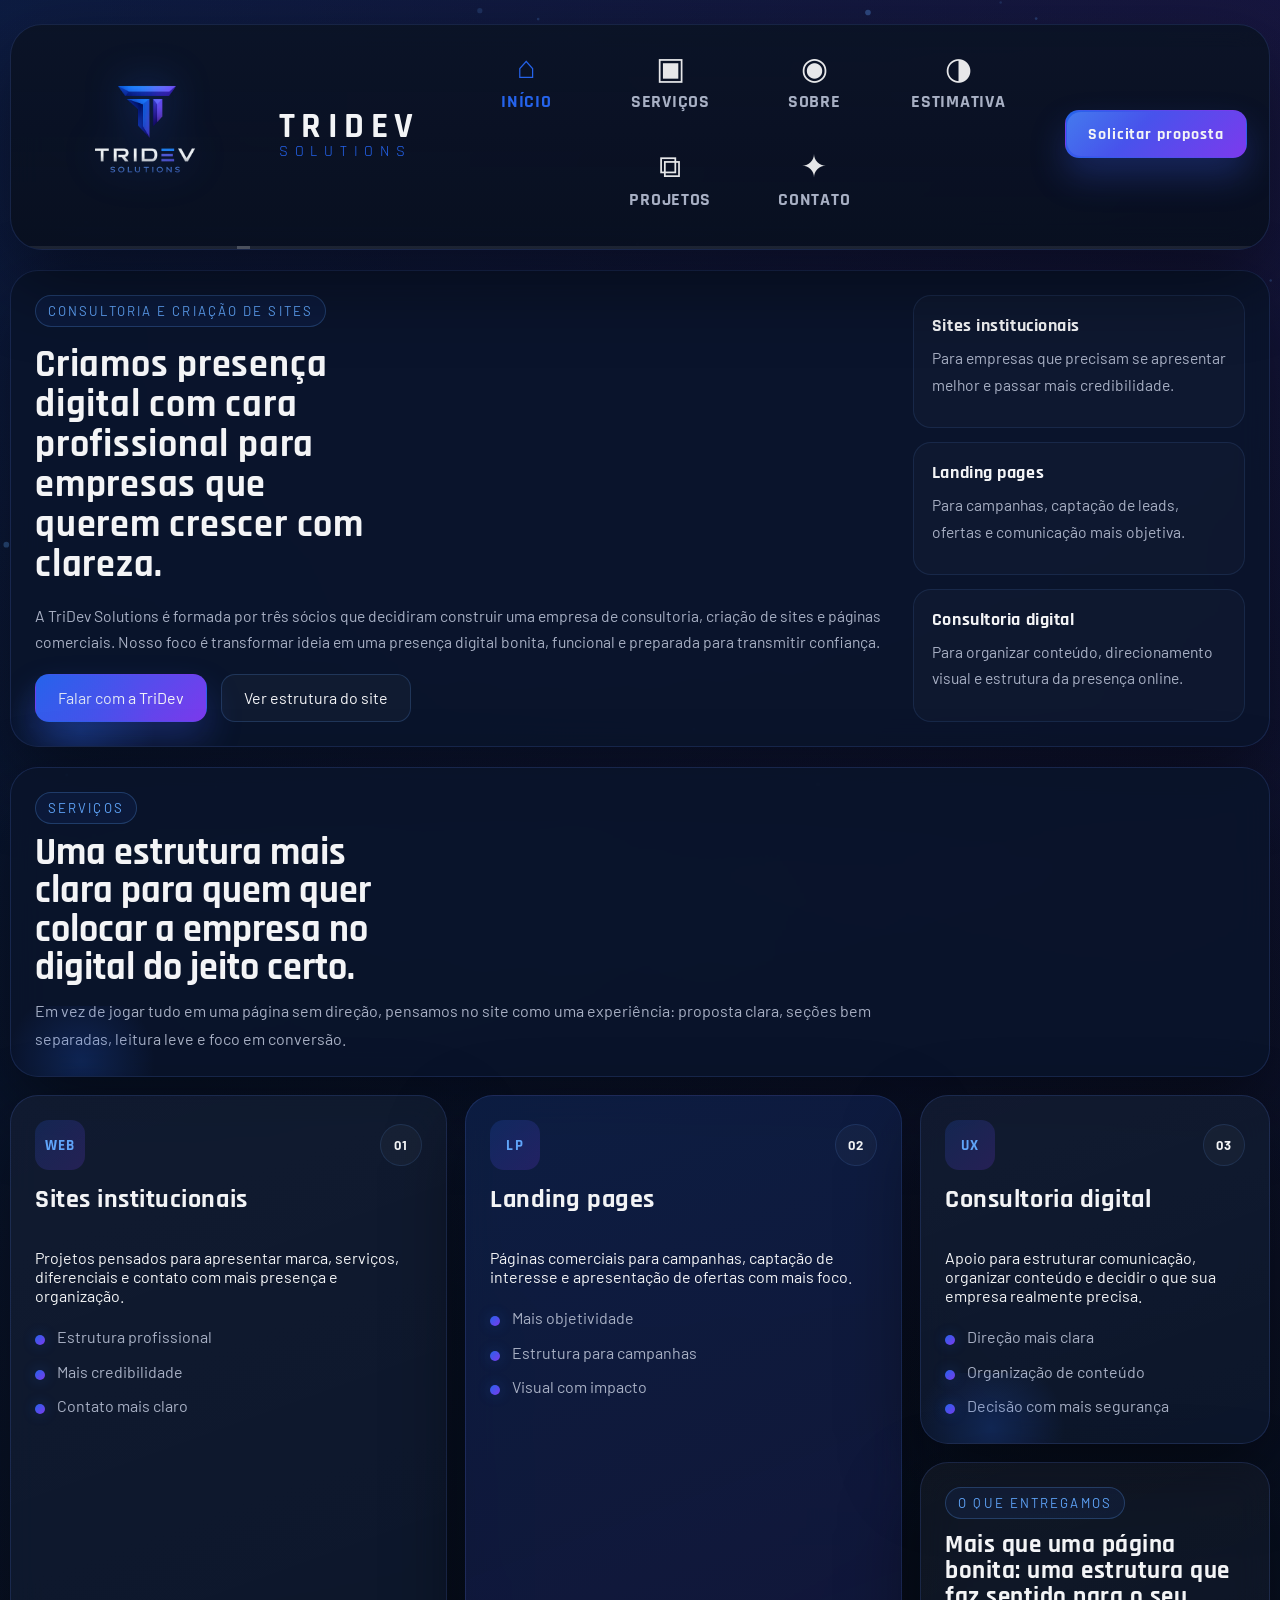
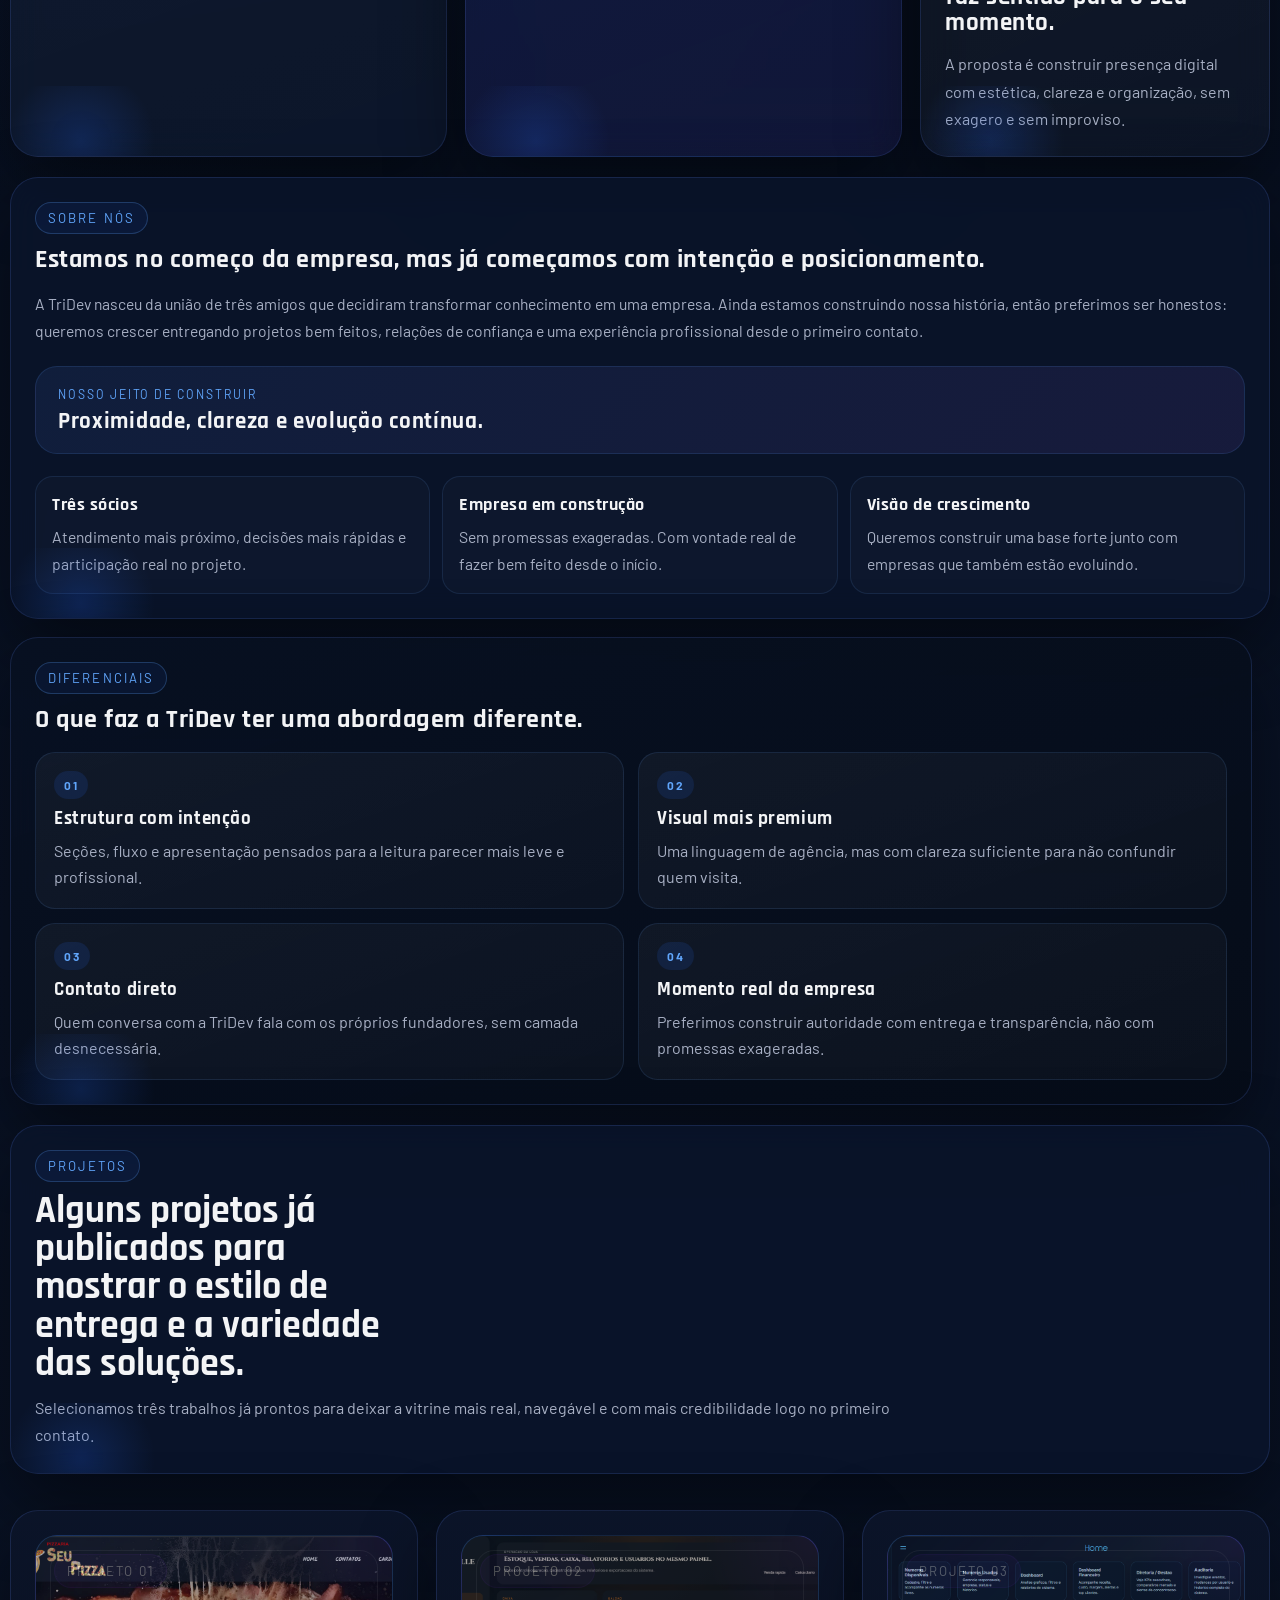
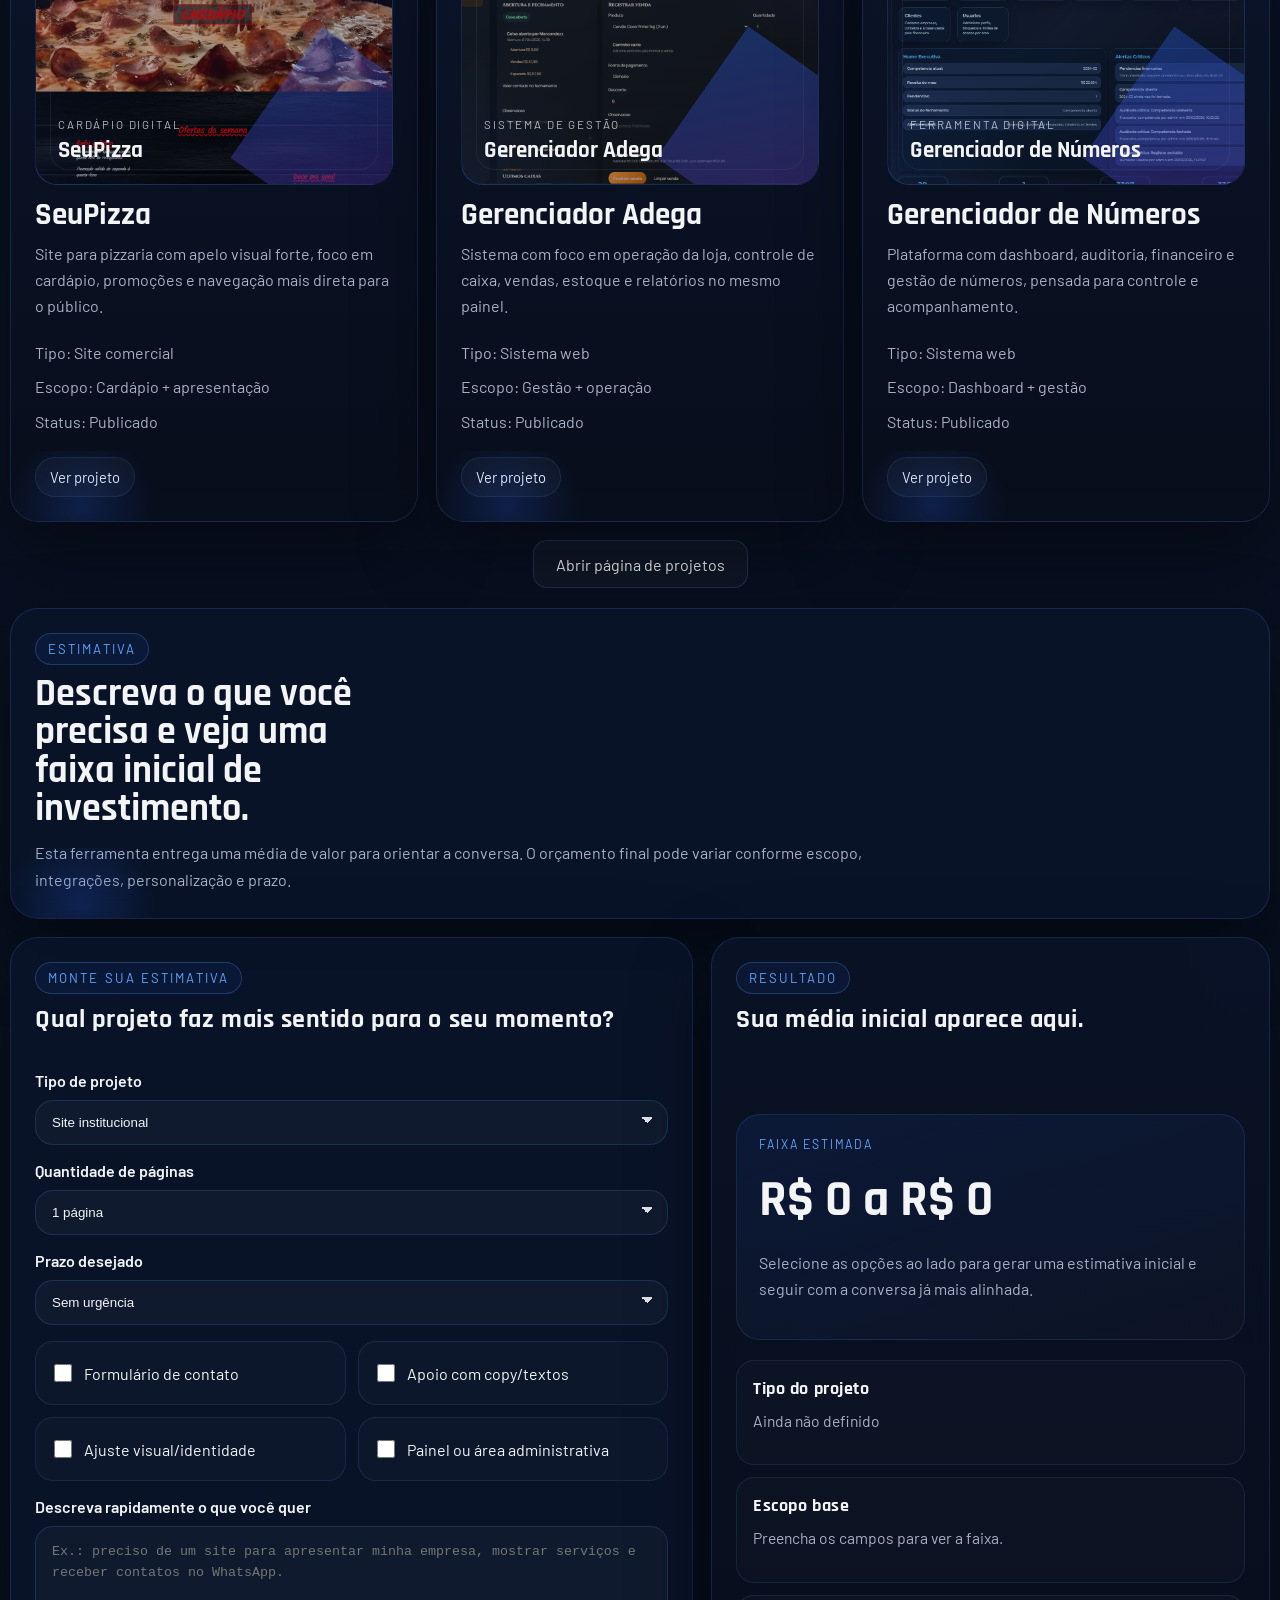
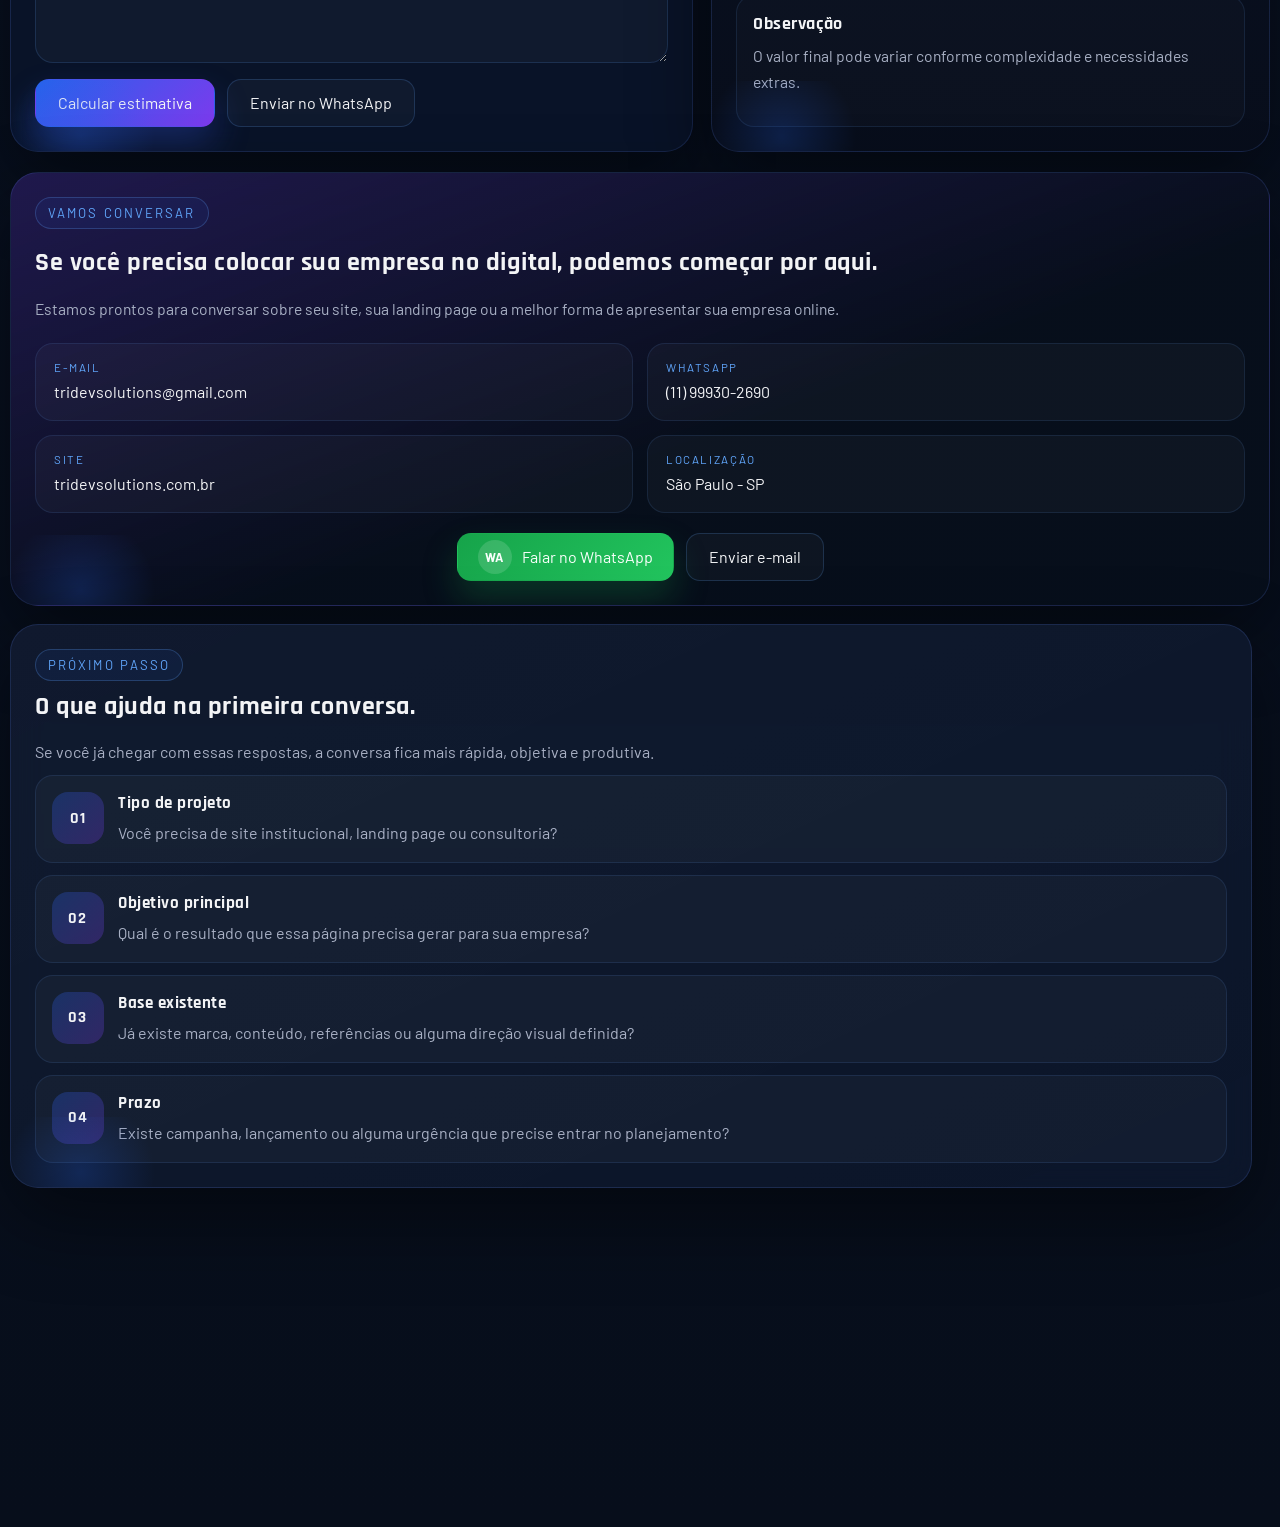
==== commit 4ba543ee: "Update index.html" ====
--- a/index.html
+++ b/index.html
@@ -289,7 +289,7 @@
               <li>Status: Publicado</li>
             </ul>
             <div class="project-actions">
-              <a class="project-link" href="https://gerenciador-adega.vercel.app/" target="_blank" rel="noreferrer">Ver projeto</a>
+              <a class="project-link" href="https://mukamarcondes.github.io/gerenciadorAdega/" target="_blank" rel="noreferrer">Ver projeto</a>
             </div>
           </article>
 
